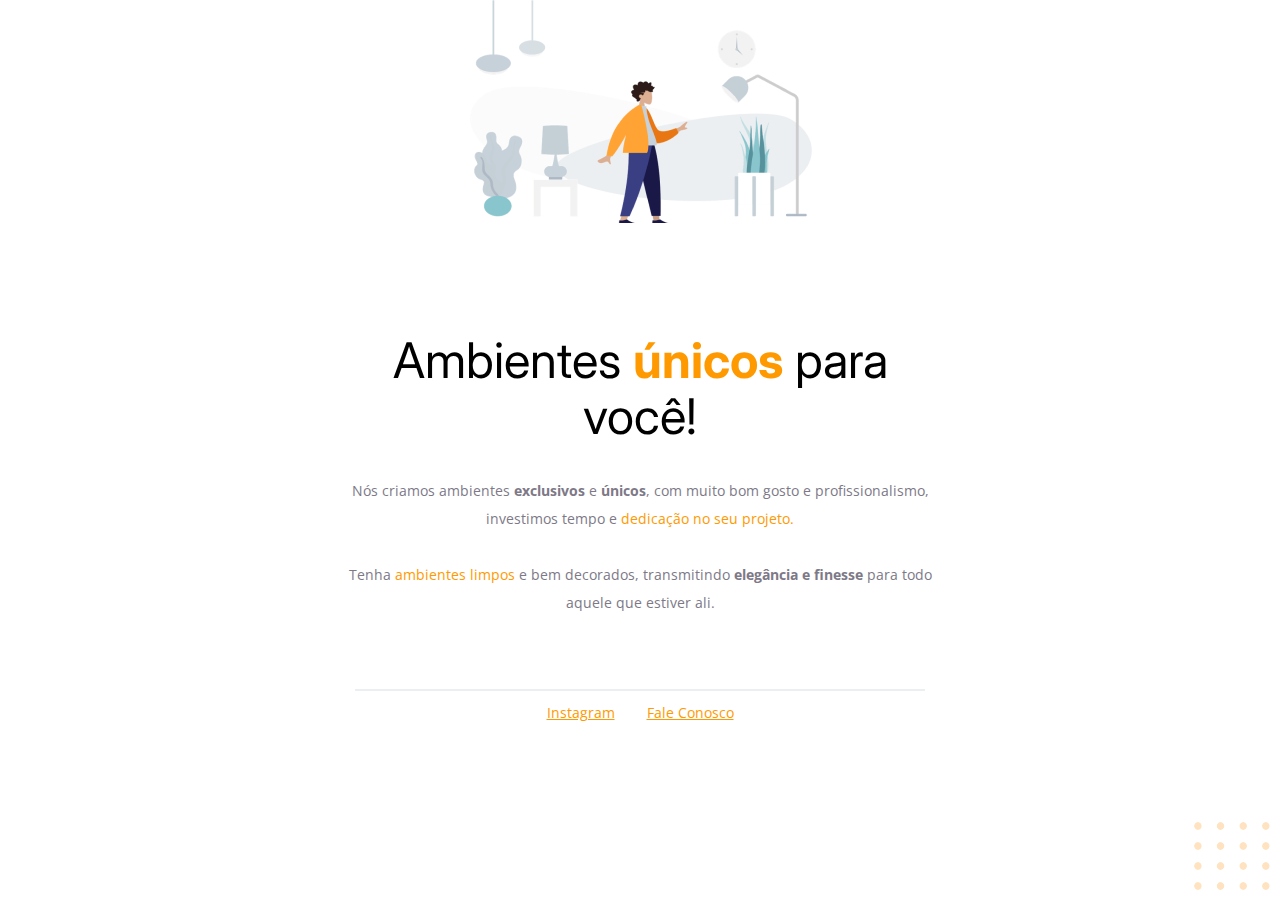
==== index.html @ 39d3d0b2 "Add files via upload" ====
<!DOCTYPE html>
<html lang="pt-br">

    <head>
        <!-- API Google Fonts - preconnect-->
        <link rel="preconnect" href="https://fonts.googleapis.com">
        <link rel="preconnect" href="https://fonts.gstatic.com" crossorigin>

        <meta charset="UTF-8">
        <meta name="viewport" content="width=device-width, initial-scale=1.0">
        <title>Projeto 01</title>

        <!-- API Google Fonts - Inter e Open Sans-->
        <link 
            href="https://fonts.googleapis.com/css2?family=Inter:wght@100..900&family=Open+Sans:ital,wght@0,300..800;1,300..800&display=swap" 
            rel="stylesheet">


        <link rel="stylesheet" href="style.css">

    </head>

    <body>
        <div id="hero">
            <img src="images/img01.png">
            
            <h1>Ambientes <span>únicos</span> para você!</h1>
            
            <p>Nós criamos ambientes <strong>exclusivos</strong> e <strong>únicos</strong>, com muito bom gosto e profissionalismo, 
                investimos tempo e <span>dedicação no seu projeto.</span>
                
                <br/> <!--Quebra de linha-->
                <br/>
                
                Tenha <span>ambientes limpos</span> e bem decorados, transmitindo <strong>elegância e finesse</strong> 
                para todo aquele que estiver ali.
            </p> 
                
        </div>
    
            
        <div id="footer">

            <div id="line"></div>

            <a 
                target="_blank"
                href="https://instagram.com/nadsoncostaa">Instagram</a>
                <!-- target: abir a referência em uma nova aba -->

            <a 
                target="_blank"
                href="https://nadsoncosta.com.br">Fale Conosco
            </a>

        </div>

        <img
            id="balls";
            src="images/balls.svg" />
    
    </body>
</html>
---- style.css ----
body {  
    font-family: "Open Sans", sans-serif;
    text-align: center;
    margin: 0; /* Zerando margem predefinida do topo do navegador */
}

#hero {
    width: 592px;
    margin: 0 auto 72px; /* Sequência: top, right, bottom e left */
}

#hero img {
    margin-bottom: 72px;
}

h1 {
    font-family: "Inter", sans-serif;
    font-size: 49px;
    line-height: 56px;
    font-weight: normal;
    margin-bottom: 32px;
}

h1 span{
    font-weight: bold;
}


span, a {
    color: #FF9900;
}

p, #footer {
    color: #7d7987;
    font-size: 14px;
    line-height: 28px;
}


#footer a + a {
    margin-left: 28px;
}

#line {
    width: 568px;
    height: 0px;
    margin: 0 auto 8px;
    border: 1px #eceff2 solid;
}

#balls {
    position: fixed;
    bottom: 0px;
    right: 0px;
}
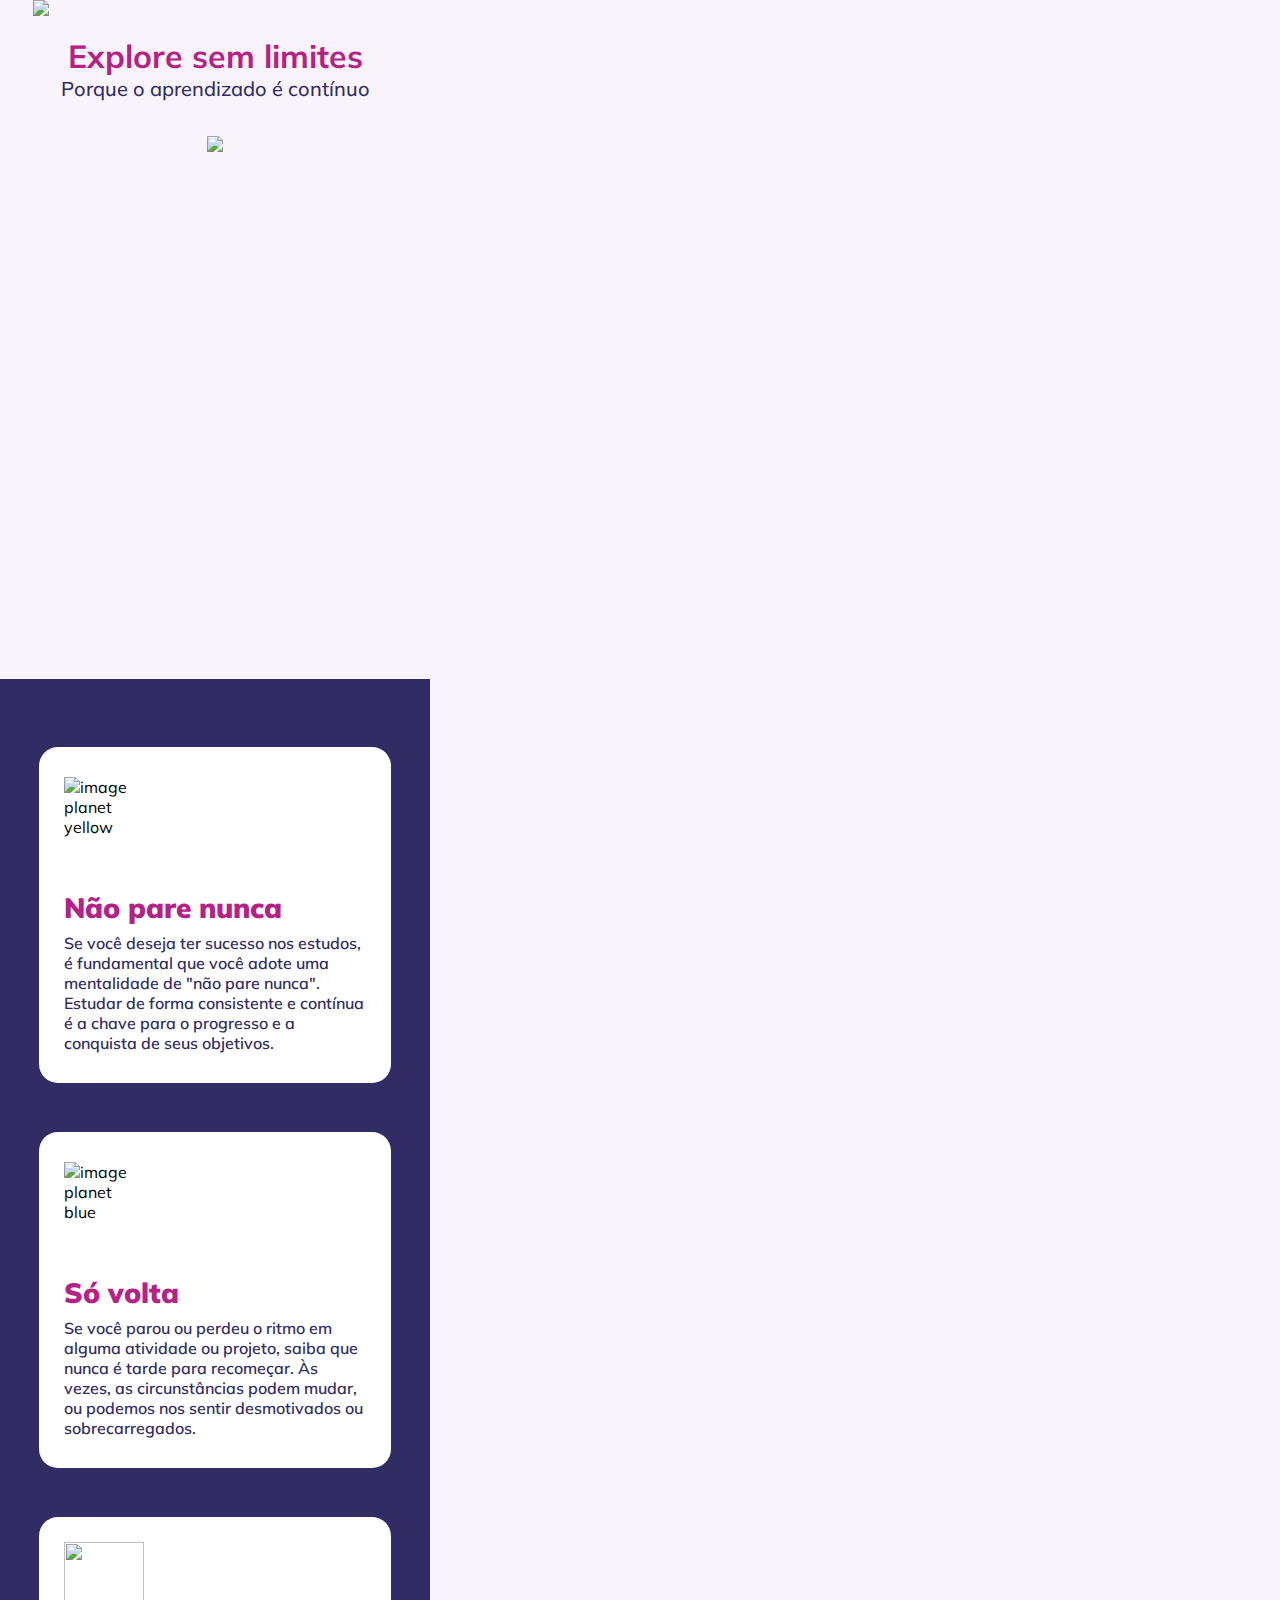
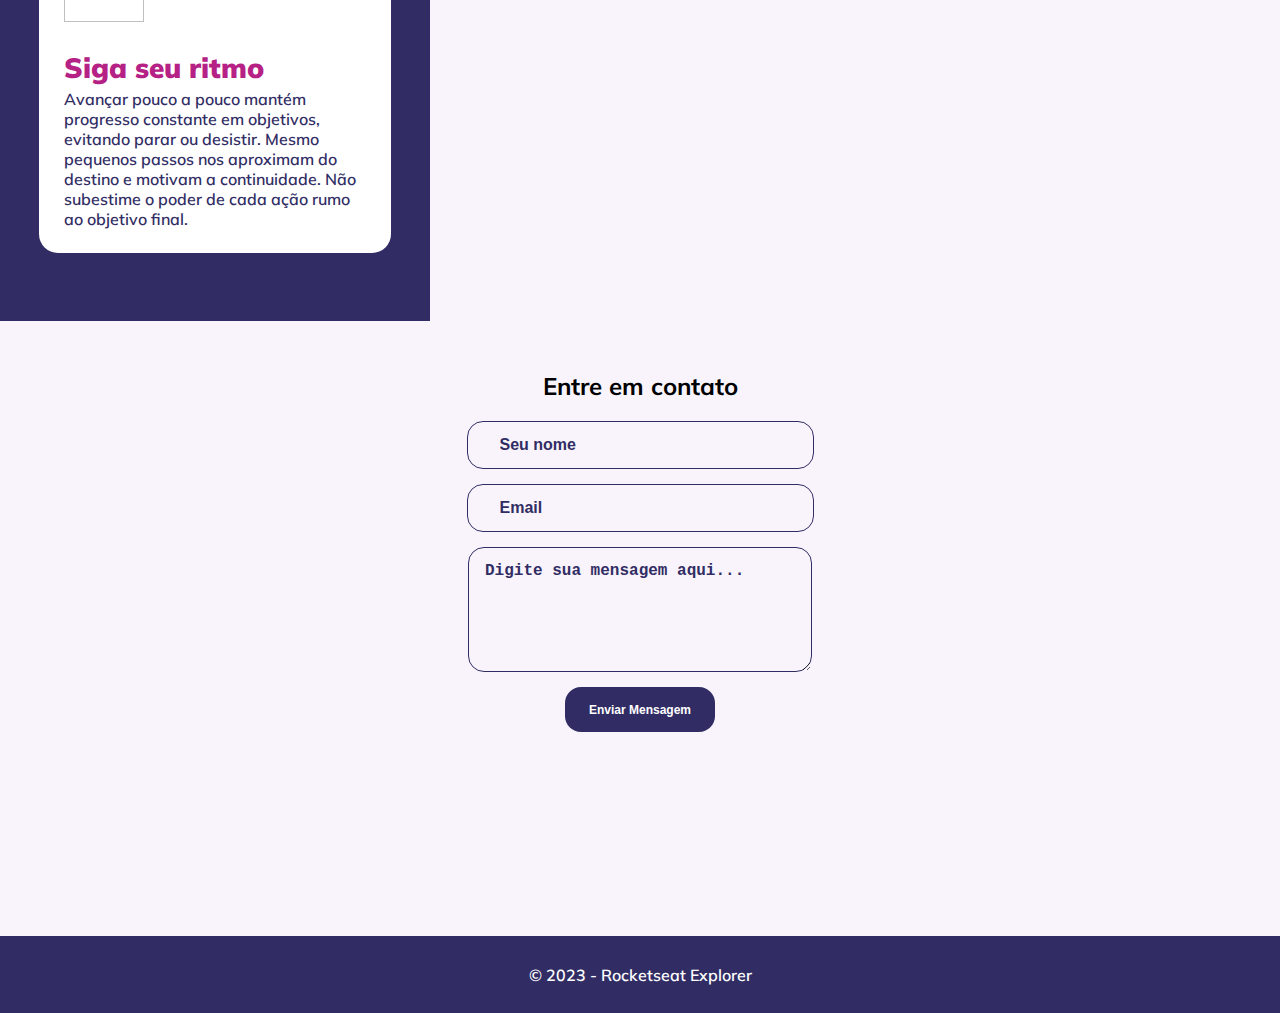
==== commit 1632ebab: "Add files via upload" ====
--- a/index.html
+++ b/index.html
@@ -1,63 +1,71 @@
 <!DOCTYPE html>
 <html lang="pt-br">
+<head>
+  <link rel="preconnect" href="https://fonts.googleapis.com">
+  <link rel="preconnect" href="https://fonts.gstatic.com" crossorigin>
 
-    <head>
-        <!-- API Google Fonts - preconnect-->
-        <link rel="preconnect" href="https://fonts.googleapis.com">
-        <link rel="preconnect" href="https://fonts.gstatic.com" crossorigin>
+  <meta charset="UTF-8">
+  <meta name="viewport" content="width=device-width, initial-scale=1.0">
+  <title>Explore sem limites</title>
 
-        <meta charset="UTF-8">
-        <meta name="viewport" content="width=device-width, initial-scale=1.0">
-        <title>Projeto 01</title>
+  <link href="https://fonts.googleapis.com/css2?family=Mulish:ital,wght@0,200..1000;1,200..1000&display=swap" rel="stylesheet">
 
-        <!-- API Google Fonts - Inter e Open Sans-->
-        <link 
-            href="https://fonts.googleapis.com/css2?family=Inter:wght@100..900&family=Open+Sans:ital,wght@0,300..800;1,300..800&display=swap" 
-            rel="stylesheet">
+  <link rel="stylesheet" href="style.css"/>
 
+</head>
+<body>
+  <main id="frame1">
+    <div class="container">
+      <img class="astronauta" src="./images/astronauta.png">
+    </div>
 
-        <link rel="stylesheet" href="style.css">
+    <div class="main-text">
+      <h1>Explore sem limites</h1>
+      <p>Porque o aprendizado é contínuo</p>
+    </div>
 
-    </head>
+    <img class="arrow" src="./images/seta.svg">
 
-    <body>
-        <div id="hero">
-            <img src="images/img01.png">
-            
-            <h1>Ambientes <span>únicos</span> para você!</h1>
-            
-            <p>Nós criamos ambientes <strong>exclusivos</strong> e <strong>únicos</strong>, com muito bom gosto e profissionalismo, 
-                investimos tempo e <span>dedicação no seu projeto.</span>
-                
-                <br/> <!--Quebra de linha-->
-                <br/>
-                
-                Tenha <span>ambientes limpos</span> e bem decorados, transmitindo <strong>elegância e finesse</strong> 
-                para todo aquele que estiver ali.
-            </p> 
-                
-        </div>
-    
-            
-        <div id="footer">
+  </main>
 
-            <div id="line"></div>
+  <main id="frame2">
+    <div class="planet-card">
+      <img src="./images/amarelo.png" alt="image planet yellow">
+      <p class="title">Não pare nunca</p>
+      <p class="text">Se você deseja ter sucesso nos estudos, é fundamental que você adote uma mentalidade de "não pare nunca". Estudar de forma consistente e contínua é a chave para o progresso e a conquista de seus objetivos.</p>
+  </div>
 
-            <a 
-                target="_blank"
-                href="https://instagram.com/nadsoncostaa">Instagram</a>
-                <!-- target: abir a referência em uma nova aba -->
+  <div class="planet-card">
+      <img src="./images/azul.png" alt="image planet blue">
+      <p class="title">Só volta</p>
+      <p class="text">Se você parou ou perdeu o ritmo em alguma atividade ou projeto, saiba que nunca é tarde para recomeçar. Às vezes, as circunstâncias podem mudar, ou podemos nos sentir desmotivados ou sobrecarregados.</p>
+  </div>
 
-            <a 
-                target="_blank"
-                href="https://nadsoncosta.com.br">Fale Conosco
-            </a>
+  <div class="planet-card">
+      <img src="./images/rosa.png"image planet pink">
+      <p class="title">Siga seu ritmo</p>
+      <p class="text">Avançar pouco a pouco mantém progresso constante em objetivos, evitando parar ou desistir. Mesmo pequenos passos nos aproximam do destino e motivam a continuidade. Não subestime o poder de cada ação rumo ao objetivo final.</p>
+  </div>
+  </main>
 
-        </div>
-
-        <img
-            id="balls";
-            src="images/balls.svg" />
-    
-    </body>
+  <section>
+    <h2>Entre em contato</h2>
+    <form>
+      <div class="form-input">
+          <i class="fa-solid fa-user"></i>
+          <input type="text" placeholder="Seu nome">
+      </div>
+      <div class="form-input">
+          <i class="fa-solid fa-at"></i>
+          <input type="text" placeholder="Email">
+      </div>
+      <textarea  placeholder="Digite sua mensagem aqui..."></textarea>
+      <button>Enviar Mensagem</button>
+  </form>
+  </section>
+  <footer>
+    <a href="https://app.rocketseat.com.br/explorer"> <p>© 2023 - Rocketseat Explorer</p></a>
+</footer>
+  
+</body>
 </html>--- a/style.css
+++ b/style.css
@@ -1,55 +1,256 @@
-body {  
-    font-family: "Open Sans", sans-serif;
-    text-align: center;
-    margin: 0; /* Zerando margem predefinida do topo do navegador */
-}
-
-#hero {
-    width: 592px;
-    margin: 0 auto 72px; /* Sequência: top, right, bottom e left */
-}
-
-#hero img {
-    margin-bottom: 72px;
-}
-
-h1 {
-    font-family: "Inter", sans-serif;
-    font-size: 49px;
-    line-height: 56px;
-    font-weight: normal;
-    margin-bottom: 32px;
-}
-
-h1 span{
-    font-weight: bold;
-}
-
-
-span, a {
-    color: #FF9900;
-}
-
-p, #footer {
-    color: #7d7987;
-    font-size: 14px;
-    line-height: 28px;
-}
-
-
-#footer a + a {
-    margin-left: 28px;
-}
-
-#line {
-    width: 568px;
-    height: 0px;
-    margin: 0 auto 8px;
-    border: 1px #eceff2 solid;
-}
-
-#balls {
-    position: fixed;
-    bottom: 0px;
-    right: 0px;
+* {
+  margin: 0;
+  padding: 0;
+  box-sizing: border-box;
+  -webkit-font-smoothing: antialiased;
+  -moz-osx-font-smoothing: grayscale;
+}
+
+
+#frame1 {
+  width: 430px;
+  height: 679px;
+}
+
+#frame2 {
+  width: 430px;
+  height: 1242px;
+
+  background-color: #312D64;
+
+  display: flex;
+  flex-direction: column;
+  justify-content: center;
+  align-items: center;
+
+  gap: 49px;
+}
+
+body {
+  background-color: #F9F4FB;
+  font-family: 'Mulish', sans-serif
+}
+
+.container img {  
+  max-width: 364px;
+  max-height: 370px;
+  width: auto;
+  height: auto;
+  
+  display: block;
+  margin-left: auto;
+  margin-right: auto;
+  
+}
+
+.main-text{
+  display: grid;
+
+  justify-content: center;
+  justify-items: center;
+
+  margin-left: auto;
+  margin-right: auto;
+  margin-top: 20px;
+
+}
+
+.main-text h1{
+  font-size: 32px;
+  font-weight: bold;
+
+  color: #B52184;
+
+}
+
+.main-text p{
+  font-size: 20px;
+  font-weight:500;
+
+  color: #312D64;
+
+}
+
+.arrow{
+  display: grid;
+
+  justify-content: center;
+  justify-items: center;
+
+  margin-left: auto;
+  margin-right: auto;
+  margin-top: 35px;
+
+}
+
+.planet-card {
+  width: 352px;
+  height: 336px;
+  background: #FFFF;
+  border-radius: 19px;
+
+  padding: 25px;
+
+  display: flex;
+  flex-direction: column;
+  justify-content: space-evenly;
+
+  gap: 16px;
+}
+
+.planet-card img {
+  width: 80px;
+  height: 80px;
+
+  animation: rotation 4s infinite linear;
+}
+
+.title {
+  font-size: 28px;
+  color: #B52184;
+  font-style: normal;
+  font-weight: 900;
+
+  top: 12px;
+  position: relative;
+}
+
+.text {
+  font-size: 16px;
+  color: #312D64;
+  font-style: normal;
+  font-weight: 600;
+}
+
+section {
+  height: 565px;
+  color: #FFFF;
+  align-items: center;
+  font-family: Mulish, 'Sans-serif';
+}
+
+form {
+  display: flex;
+  justify-content: center;
+  align-items: center;
+  flex-direction: column;
+  gap: 15px;
+  font-family: Mulish, 'Sans-serif';
+
+}
+
+h2 {
+  font-family: Mulish, 'Sans-serif';
+  color: black;
+  align-items: center;
+  justify-content: center;
+  display: flex;
+  margin: 50px 0px 20px;
+}
+
+
+.form-input {
+  width: 347px;
+  height: 48px;
+  border-radius: 16px;
+  border: 1.5px solid #312D64;
+
+  display: flex;
+  justify-content: space-evenly;
+  align-items: center;
+}
+
+.form-input input {
+ border: none;
+ 
+  width: 282px;
+  height: 16px;
+  margin-right: 15px;
+  outline: none;
+  background: #F9F4FB;
+  font-style: normal;
+  font-weight: 600;
+  font-size: 16px;
+
+  color: #312D64;
+
+}
+
+.form-input input::placeholder {
+  background: #F9F4FB;
+  font-style: normal;
+  font-weight: 600;
+  font-size: 16px;
+
+  color: #312D64;
+
+  opacity: 1;
+}
+
+.fa-user, .fa-at {
+  color: #B52184;
+}
+
+
+textarea {
+  padding: 12px 16px 16px;
+  gap: 10px;
+
+  outline: none;
+  font-size: 16px;
+  color: #312D64;
+
+  width: 344px;
+  height: 125px;
+  background: #F9F4FB;
+
+  border: 1.5px solid #312D64;
+  border-radius: 16px;
+}
+
+
+textarea::placeholder {
+  font-style: normal;
+  font-weight: 600;
+  font-size: 16px;
+  line-height: 140%;
+  background: #F9F4FB;
+
+  color: #312D64;
+}
+
+button {
+  background: #312D64;
+  border-radius: 16px;
+  border: none;
+
+  width: 150px;
+  height: 45px;
+  display: flex;
+  justify-content: center;
+  align-items: center;
+
+  font-style: normal;
+  font-weight: 700;
+  font-size: 12px;
+  line-height: 24px;
+  color: #ffffff;
+
+  cursor: pointer;
+}
+
+footer a {
+  height: 77px;
+  background: #312D64;
+
+  font-style: normal;
+  font-weight: 600;
+  font-size:1rem;
+
+  display: flex;
+  align-items: center;
+  justify-content: center;
+  color: #FFFFFF;
+
+  text-decoration: none;
 }